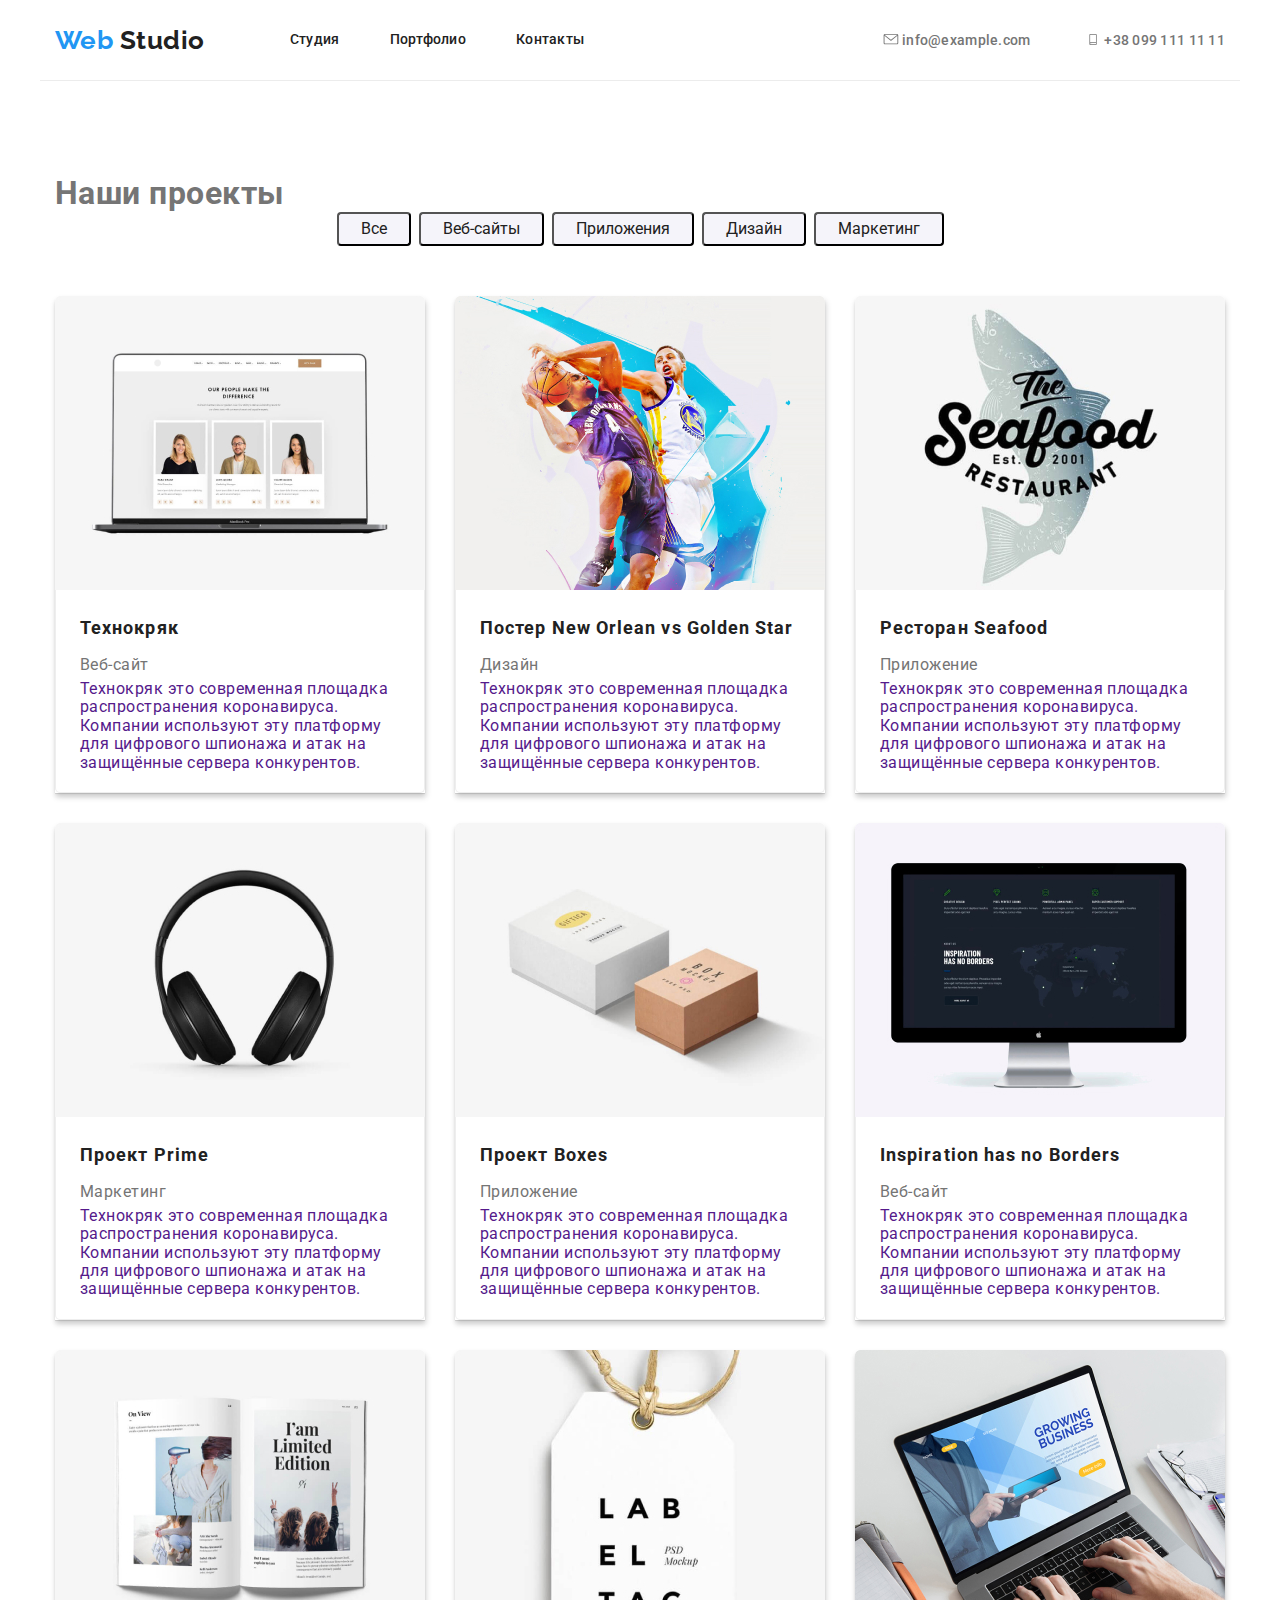
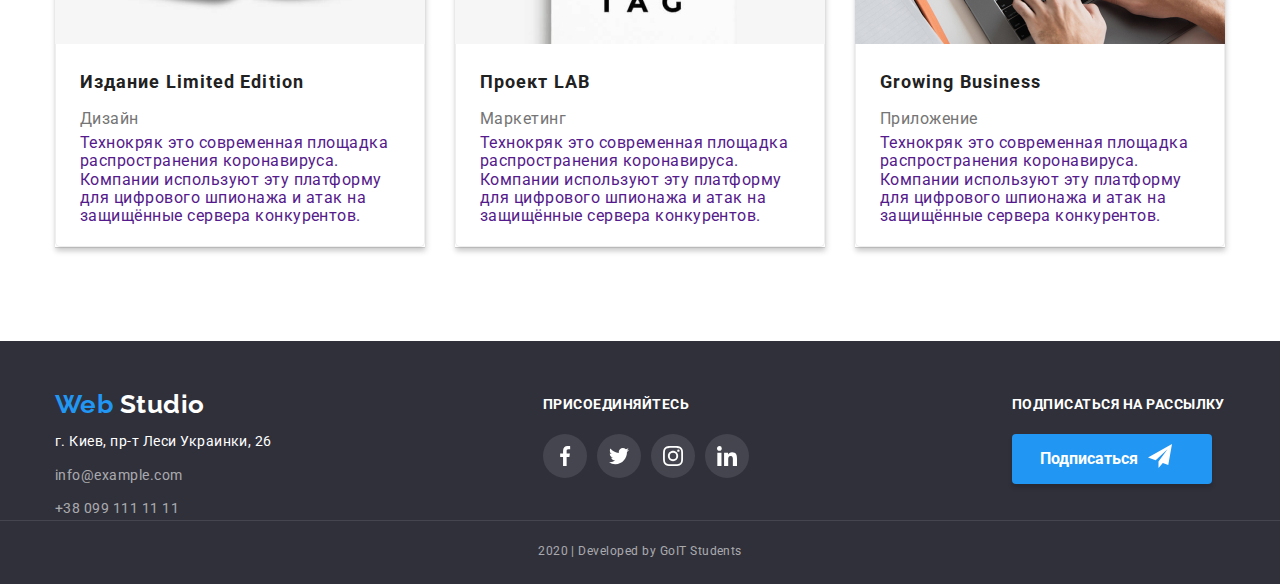
==== portfolio.html @ 1edef526 "position start" ====
<head>
  <meta charset="UTF-8" />
  <title>Портфолио</title>
  <link
    href="https://fonts.googleapis.com/css2?family=Raleway:wght@700&family=Roboto:wght@400;500;700;900&display=swap"
    rel="stylesheet"
  />
  <link
    rel="stylesheet"
    href="https://cdnjs.cloudflare.com/ajax/libs/modern-normalize/0.6.0/modern-normalize.min.css"
  />
  <link rel="stylesheet" href="./css/styles.css" />
</head>
<body>
  <header>
    <div class="container header-container">
      <a href="./index.html" class="logo"
        >Web <span class="part">Studio</span></a
      >
      <nav>
        <ul class="site-nav">
          <li class="item"><a href="./index.html" class="link">Студия</a></li>
          <li class="item">
            <a href="" class="link">Портфолио</a>
          </li>
          <li class="item"><a href="" class="link">Контакты</a></li>
        </ul>
      </nav>

      <div class="address">
        <a href="info@example.com" class="link">
          <svg class="link-icon" width="16px" height="11px">
            <use href="./img/a1.svg#icon-envelope"></use>
          </svg>
          info@example.com</a
        >
        <a href="+380991111111" class="link">
          <svg class="link-icon" width="10px" height="15px">
            <use href="./img/a1.svg#icon-smartphone"></use>
          </svg>
          +38 099 111 11 11</a
        >
      </div>
    </div>
  </header>
  <main>
    <!--Наши работы-->
    <section class="section">
      <div class="container">
        <h1 class="title-portfolio">Наши проекты</h1>
        <ul class="filters">
          <li class="item">
            <button type="button" class="button">Все</button>
          </li>
          <li class="item">
            <button type="button" class="button">Веб-сайты</button>
          </li>
          <li class="item">
            <button type="button" class="button">Приложения</button>
          </li>
          <li class="item">
            <button type="button" class="button">Дизайн</button>
          </li>
          <li class="item">
            <button type="button" class="button">Маркетинг</button>
          </li>
        </ul>
        <ul class="works-list">
          <li class="item">
            <a href="">
              <img src="./img/1.jpg" alt="Ноутбук" width="370" />
              <div class="card-content">
                <h2 class="title">Технокряк</h2>
                <p class="filter-text">Веб-сайт</p>
                <p class="text-about">
                  Технокряк это современная площадка распространения
                  коронавируса. Компании используют эту платформу для цифрового
                  шпионажа и атак на защищённые сервера конкурентов.
                </p>
              </div>
            </a>
          </li>
          <li class="item">
            <a href="">
              <img src="./img/2.jpg" alt="Два баскетболиста" width="370" />
              <div class="card-content">
                <h2 class="title">Постер New Orlean vs Golden Star</h2>
                <p class="filter-text">Дизайн</p>
                <p class="text-about">
                  Технокряк это современная площадка распространения
                  коронавируса. Компании используют эту платформу для цифрового
                  шпионажа и атак на защищённые сервера конкурентов.
                </p>
              </div>
            </a>
          </li>
          <li class="item">
            <a href="">
              <img
                src="./img/3.jpg"
                alt="Логотип ресторана Seafood"
                width="370"
              />
              <div class="card-content">
                <h2 class="title">Ресторан Seafood</h2>
                <p class="filter-text">Приложение</p>
                <p class="text-about">
                  Технокряк это современная площадка распространения
                  коронавируса. Компании используют эту платформу для цифрового
                  шпионажа и атак на защищённые сервера конкурентов.
                </p>
              </div>
            </a>
          </li>
          <li class="item">
            <a href="">
              <img src="./img/4.jpg" alt="Наушники" width="370" />
              <div class="card-content">
                <h2 class="title">Проект Prime</h2>
                <p class="filter-text">Маркетинг</p>
                <p class="text-about">
                  Технокряк это современная площадка распространения
                  коронавируса. Компании используют эту платформу для цифрового
                  шпионажа и атак на защищённые сервера конкурентов.
                </p>
              </div>
            </a>
          </li>
          <li class="item">
            <a href="">
              <img src="./img/5.jpg" alt="Коробки" width="370" />
              <div class="card-content">
                <h2 class="title">Проект Boxes</h2>
                <p class="filter-text">Приложение</p>
                <p class="text-about">
                  Технокряк это современная площадка распространения
                  коронавируса. Компании используют эту платформу для цифрового
                  шпионажа и атак на защищённые сервера конкурентов.
                </p>
              </div>
            </a>
          </li>
          <li class="item">
            <a href="">
              <img src="./img/6.jpg" alt="Монитор" width="370" />
              <div class="card-content">
                <h2 class="title">Inspiration has no Borders</h2>
                <p class="filter-text">Веб-сайт</p>
                <p class="text-about">
                  Технокряк это современная площадка распространения
                  коронавируса. Компании используют эту платформу для цифрового
                  шпионажа и атак на защищённые сервера конкурентов.
                </p>
              </div>
            </a>
          </li>
          <li class="item">
            <a href="">
              <img src="./img/7.jpg" alt="Журнал" width="370" />
              <div class="card-content">
                <h2 class="title">Издание Limited Edition</h2>
                <p class="filter-text">Дизайн</p>
                <p class="text-about">
                  Технокряк это современная площадка распространения
                  коронавируса. Компании используют эту платформу для цифрового
                  шпионажа и атак на защищённые сервера конкурентов.
                </p>
              </div>
            </a>
          </li>
          <li class="item">
            <a href="">
              <img src="./img/8.jpg" alt="Бирка" width="370" />
              <div class="card-content">
                <h2 class="title">Проект LAB</h2>
                <p class="filter-text">Маркетинг</p>
                <p class="text-about">
                  Технокряк это современная площадка распространения
                  коронавируса. Компании используют эту платформу для цифрового
                  шпионажа и атак на защищённые сервера конкурентов.
                </p>
              </div></a
            >
          </li>
          <li class="item">
            <a href="">
              <img src="./img/9.jpg" alt="Ноутбук" width="370" />
              <div class="card-content">
                <h2 class="title">Growing Business</h2>
                <p class="filter-text">Приложение</p>
                <p class="text-about">
                  Технокряк это современная площадка распространения
                  коронавируса. Компании используют эту платформу для цифрового
                  шпионажа и атак на защищённые сервера конкурентов.
                </p>
              </div>
            </a>
          </li>
        </ul>
      </div>
    </section>
  </main>

  <footer>
    <div class="container footer-container">
      <div class="footer-contacts">
        <a href="./index.html" class="logo"
          >Web <span class="part-footer">Studio</span></a
        >
        <address class="footer-address">
          <a class="location">г. Киев, пр-т Леси Украинки, 26</a>
          <a href="info@example.com" class="link link-mail">info@example.com</a>
          <a href="+380991111111" class="link">+38 099 111 11 11</a>
        </address>
      </div>
      <div class="join-us">
        <b class="title">присоединяйтесь</b>
        <ul class="cosials-item">
          <li>
            <a href="" aria-label="Ссылка на Facebook" class="cosials">
              <svg class="cosials-icon" width="20px" height="20px">
                <use href="./img/a1.svg#icon-facebook"></use>
              </svg>
            </a>
          </li>
          <li>
            <a href="" aria-label="Ссылка на Twitter" class="cosials"
              ><svg class="cosials-icon" width="20px" height="20px">
                <use href="./img/a1.svg#icon-twitter"></use></svg
            ></a>
          </li>
          <li>
            <a href="" aria-label="Ссылка на Instagram" class="cosials"
              ><svg class="cosials-icon" width="20px" height="20px">
                <use href="./img/a1.svg#icon-instagram"></use></svg
            ></a>
          </li>
          <li>
            <a href="" aria-label="Ссылка на LinkedIn" class="cosials"
              ><svg class="cosials-icon" width="20px" height="20px">
                <use href="./img/a1.svg#icon-linkedin"></use></svg
            ></a>
          </li>
        </ul>
      </div>
      <div class="newsletter">
        <b class="title"> подписаться на рассылку</b>
        <button class="footer-button">
          <span class="subscribe">Подписаться</span>
          <svg>
            <use href="./img/a1.svg#icon-icon" width="24px" height="24px"></use>
          </svg>
        </button>
      </div>
    </div>
    <p class="copyright">2020 | Developed by GoIT Students</p>
  </footer>
</body>
---- css/styles.css ----
:root {
  --primary-text-color: #757575;
  --title-text-color: #212121;
  --title-text-color-second: #ffffff;
  --accent-color: #2196f3;
  --footer-address-color: rgba(255, 255, 255, 0.6);
  --background-second: #f5f4fa;
}
body {
  background: #ffffff;
  color: var(--primary-text-color);
  font-family: Roboto;
  letter-spacing: 0.03em;
}
ul {
  list-style: none;
  padding: 0;
  margin: 0;
}
a {
  text-decoration: none;
}
img {
  display: block;
  max-width: 100%;
  height: auto;
}
.section {
  padding-top: 94px;
  padding-bottom: 94px;
}
.container {
  width: 1200px;
  padding-left: 15px;
  padding-right: 15px;
  margin-left: auto;
  margin-right: auto;
}
.section-title {
  color: var(--title-text-color);
  font-weight: 700;
  font-size: 36px;
  line-height: 1.17;
  text-align: center;
  margin-top: 0;
  margin-bottom: 50px;
}
/*Header*/
.header-container {
  display: flex;
  align-items: center;
  border-bottom: 1px solid #ececec;
}
.logo {
  display: block;
  margin-right: 85px;
  color: var(--accent-color);
  font-family: Raleway;
  font-weight: 700;
  font-size: 26px;
  line-height: 1.19;
  text-decoration: none;
}
.part {
  color: var(--title-text-color);
}
.site-nav {
  display: flex;
}
.site-nav .item + .item {
  margin-left: 50px;
}
.site-nav .link {
  display: block;
  color: var(--title-text-color);
  font-weight: 500;
  font-size: 14px;
  line-height: 1.14;
  letter-spacing: 0.02em;
  padding-top: 32px;
  padding-bottom: 32px;
}
.site-nav .link:hover,
.site-nav .link:focus {
  color: var(--accent-color);
}
.address {
  margin-left: auto;
}
.address .link {
  color: var(--primary-text-color);
  font-weight: 500;
  font-size: 14px;
  line-height: 1.14;
  letter-spacing: 0.02em;
}
.address .link:hover,
.address .link:focus {
  color: var(--accent-color);
}

.address .link:not(:last-child) {
  margin-right: 50px;
}
.address .link-icon {
  width: 16px;
  height: 11px;
  fill: var(--primary-text-color);
}
.address .link-icon:hover {
  fill: var(--accent-color);
}
/*Hero*/
.hero {
  max-width: 1600px;
  height: 600px;
  margin-left: auto;
  margin-right: auto;
  background-image: linear-gradient(
      to right,
      rgba(47, 48, 58, 0.8),
      rgba(47, 48, 58, 0.8)
    ),
    url(../img/header.jpg);

  background-size: cover;
  background-position: center;
  background-repeat: no-repeat;
  text-align: center;
}
.hero .hero-title {
  padding-top: 200px;
  margin-top: 0;
  margin-bottom: 30px;
  color: var(--title-text-color-second);
  font-weight: 900;
  font-size: 44px;
  line-height: 1.36;
  letter-spacing: 0.06em;
  text-transform: uppercase;
}
.hero .hero-link {
  display: inline-block;
  color: var(--title-text-color-second);
  font-weight: 700;
  font-size: 16px;
  line-height: 1.87;
  letter-spacing: 0.06em;
  background: var(--accent-color);
  border-radius: 4px;
  padding: 10px 32px;
}

/*Features*/
.feature-list {
  display: flex;
  margin: -15px;
}
.feature-list .item {
  width: 270px;
  margin: 15px;
}
/*.feature-list .item::before {
  display: block;
  content: "";
  height: 120px;
  background-color: var(--background-second);
  background-position: center;
  background-repeat: no-repeat;
}
.feature-list .item:nth-child(1)::before {
  background-image: url(../img/antenna1.svg);
}
.feature-list .item:nth-child(2)::before {
  background-image: url(../img/clock1.svg);
}
.feature-list .item:nth-child(3)::before {
  background-image: url(../img/diagram1.svg);
}
.feature-list .item:nth-child(4)::before {
  background-image: url(../img/astronaut1.svg);
}*/

.features-icon {
  background-color: #f5f4fa;
  width: 270px;
  height: 120px;
  padding: 25px 100px;
}

.feature-list .title {
  margin-top: 30px;
  margin-bottom: 10px;
  text-transform: uppercase;
  color: var(--title-text-color);
  font-weight: 700;
  font-size: 14px;
  line-height: 1.14;
}
.feature-list .text {
  margin: 0;
  font-weight: 400;
  font-size: 14px;
  line-height: 1.71;
}
/*Products*/
.product-list {
  display: flex;
  margin: -15px;
}
.product-list .item {
  width: 370px;
  margin: 15px;
}
.product-list .title {
  margin: 0;
  border-radius: 0px 0px 4px 4px;
  text-align: center;
  padding: 27px 87px;
  color: var(--title-text-color-second);
  font-weight: 700;
  font-size: 14px;
  line-height: 1.14;
  background: rgba(47, 48, 58, 0.8);
}
/*Team*/
.team-section {
  background: #f5f4fa;
}
.team-list {
  display: flex;
  margin: -15px;
  text-align: center;
}
.team-list .item {
  width: 270px;
  margin: 15px;
  background-color: #ffffff;
  box-shadow: 0px 2px 1px rgba(0, 0, 0, 0.2), 0px 1px 1px rgba(0, 0, 0, 0.14),
    0px 1px 3px rgba(0, 0, 0, 0.12);
  border-radius: 4px;
}
.team-list .foto {
  margin-bottom: 30px;
}
.team-list .title {
  margin-top: 0px;
  margin-bottom: 10px;
  color: var(--title-text-color);
  font-weight: 500;
  font-size: 16px;
  line-height: 1.19;
}
.team-list .text {
  margin-top: 0;
  margin-bottom: 16;
  font-weight: 400;
  font-size: 16px;
  line-height: 1.19;
}
/*.social-network {
  display: flex;
  justify-content: space-around;
}
.socials {
  display: inline-block;
  width: 44px;
  height: 44px;
  <circle r="260"/>
}
.socials-item {
  fill: #afb1b8;
  background-color: #ffffff;
  border-radius: 50%;
}

.socials-item:hover,
.socials-item:focus {
  fill: #ffffff;
  background-color: var(--accent-color);
}*/
.social-network {
  display: flex;
  justify-content: center;
  margin-bottom: 24px;
}
.socials-link {
  display: flex;
  justify-content: center;
  align-items: center;
  margin-right: 10px;
  width: 44px;
  height: 44px;
  background-color: #ffffff;
  fill: #afb1b8;
  border-radius: 50%;
}
.socials-link:hover {
  background-color: var(--accent-color);
  fill: #ffffff;
}
/*Clients*/
.clients-list {
  display: flex;
  margin: -15px;
}
.clients-list .item {
  display: flex;
  justify-content: center;
  align-items: center;
  width: 170px;
  height: 90px;
  border: 1px solid #afb1b8;
  box-sizing: border-box;
  border-radius: 4px;
  margin: 15px;
}
.clients-list .item:hover,
.clients-list .item:focus {
  border: 1px solid var(--accent-color);
}
.clients-logo {
  fill: #afb1b8;
}
.clients-logo:hover,
.clients-logo:focus {
  fill: var(--accent-color);
}
/*Footer*/
footer {
  background: #2f303a;
}
.footer-container {
  display: flex;
  align-items: flex-start;
  justify-content: space-between;
}
.footer-contacts {
  display: flex;
  flex-direction: column;
  padding-top: 48px;
  align-items: baseline;
}
.footer-contacts > .logo {
  margin-bottom: 10px;
}
.footer-contacts .part-footer {
  color: var(--title-text-color-second);
}
.footer-address .location {
  margin-bottom: 9px;
  display: block;
  color: var(--title-text-color-second);
  font-weight: 400;
  font-size: 14px;
  line-height: 1.71;
  font-style: normal;
}
.footer-address .link {
  display: block;
  color: var(--footer-address-color);
  font-weight: 400;
  font-size: 14px;
  line-height: 24px;
  font-style: normal;
}
.footer-address .link-mail {
  margin-bottom: 9px;
}
.join-us {
  margin-top: 56px;
}
.newsletter {
  margin-top: 56px;
}
.join-us .title {
  display: block;
  margin-bottom: 21px;
  text-transform: uppercase;
  color: var(--title-text-color-second);
  font-weight: bold;
  font-size: 14px;
  line-height: 1.14;
}
.cosials-item {
  display: flex;
}
.cosials {
  display: flex;
  justify-content: center;
  align-items: center;
  margin-right: 10px;
  width: 44px;
  height: 44px;
  border-radius: 50%;
  background: rgba(255, 255, 255, 0.1);
}

.cosials:hover {
  background-color: var(--accent-color);
}
.cosials-icon {
  fill: #ffffff;
}
.newsletter {
  display: flex;
  flex-direction: column;
}
.footer-button {
  display: flex;
  padding: 10px 28px;
  width: 200px;
  height: 50px;
  font-weight: bold;
  font-size: 16px;
  line-height: 1.88;
  background: #2196f3;
  color: var(--title-text-color-second);
  box-shadow: 0px 4px 4px rgba(0, 0, 0, 0.15);
  border: none;
  border-radius: 4px;
}
.subscribe {
  margin-right: 10px;
}
.newsletter .title {
  margin-bottom: 21px;
  text-transform: uppercase;
  color: var(--title-text-color-second);
  font-weight: bold;
  font-size: 14px;
  line-height: 1.14;
}
.copyright {
  padding-top: 18px;
  padding-bottom: 21px;
  margin: 0;
  border-top: 1px solid rgba(255, 255, 255, 0.1);
  color: var(--footer-address-color);
  font-weight: 400;
  font-size: 12px;
  line-height: 2;
  text-align: center;
}
/*Projects*/
.container .title-portfolio {
  margin: 0;
}
.filters {
  display: flex;
  margin-bottom: 50px;
  justify-content: center;
}
.filters .item:not(:last-child) {
  margin-right: 8px;
}
.filters .button {
  border-radius: 4px;
  padding: 6px 22px;
  color: var(--title-text-color);
  background: var(--background-second);
}

.filters .button:hover,
.filters .button:focus {
  color: var(--title-text-color-second);
  background: var(--accent-color);
}

.works-list {
  display: flex;
  flex-wrap: wrap;
  margin: -15px;
}
.works-list .item {
  width: 370px;
  margin: 15px;
  border-top-left-radius: 5px;
  border-top-right-radius: 5px;
  overflow: hidden;
  box-shadow: 1px 4px 6px rgba(0, 0, 0, 0.16), 0px 4px 4px rgba(0, 0, 0, 0.06),
    0px 1px 1px rgba(0, 0, 0, 0.12);
}
.works-list .title {
  margin-top: 0;
  margin-bottom: 4px;
  color: var(--title-text-color);
  font-weight: 700;
  font-size: 18px;
  line-height: 2;
  letter-spacing: 0.06em;
}
.works-list .filter-text {
  margin: 0;
  color: var(--primary-text-color);
  font-weight: 400;
  font-size: 16px;
  line-height: 1.87;
}
.works-list .text-about {
  margin: 0;
}
.card-content {
  padding: 20px 24px;
  border: solid #eeeeee;
  border-top-width: 0;
  border-right-width: 1px;
  border-left-width: 1px;
  border-bottom-width: 1px;
  border-bottom-right-radius: 5px;
  border-bottom-left-radius: 5px;
}
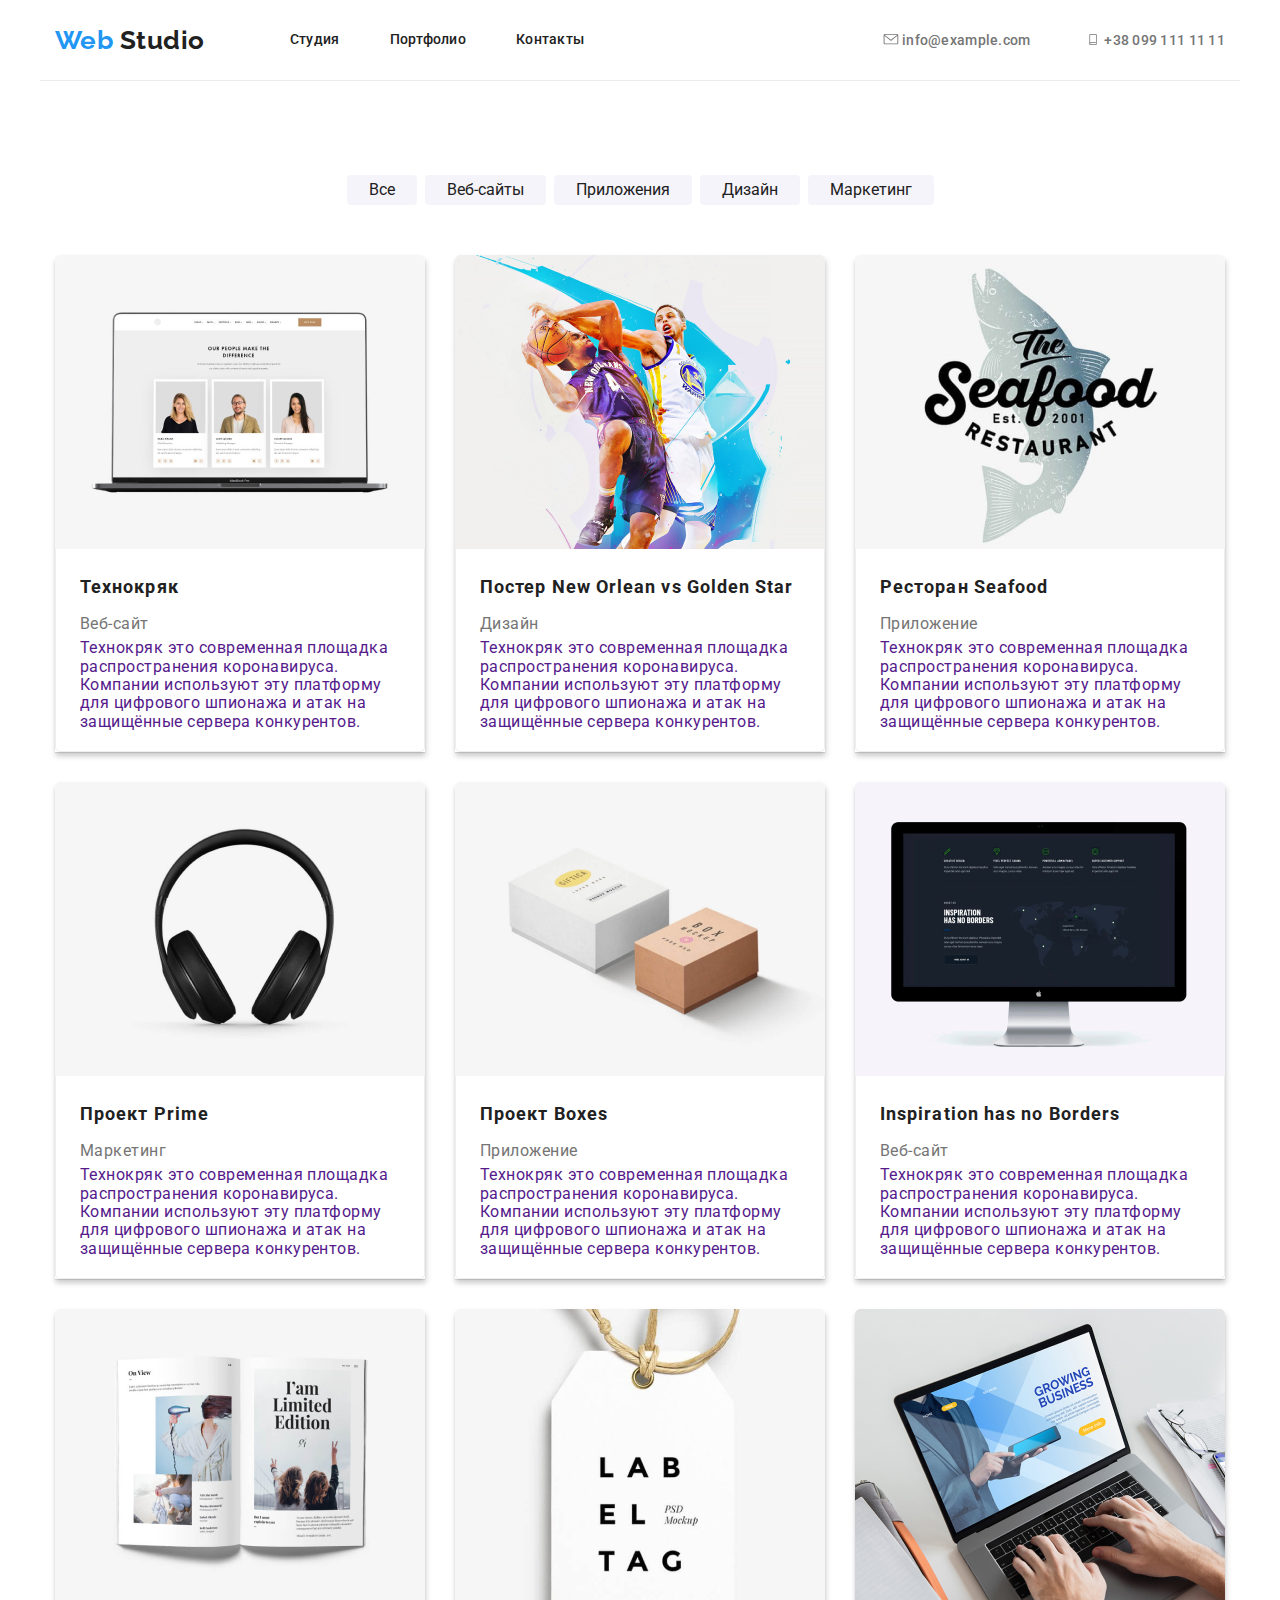
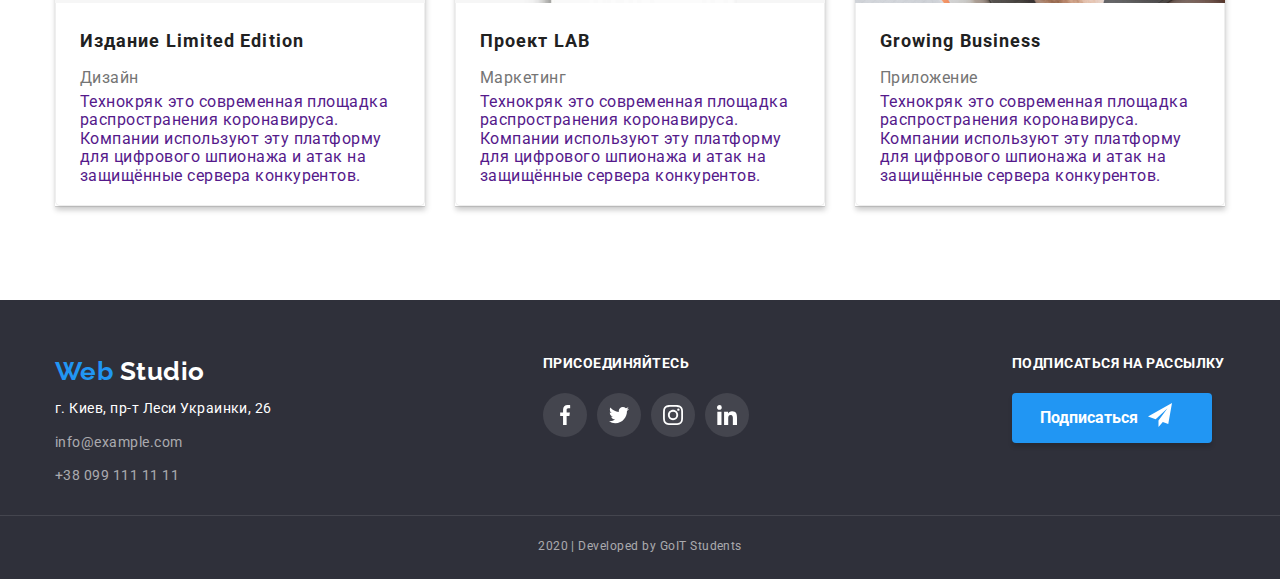
==== commit 47ce4df9: "ps4" ====
--- a/portfolio.html
+++ b/portfolio.html
@@ -47,7 +47,7 @@
     <!--Наши работы-->
     <section class="section">
       <div class="container">
-        <h1 class="title-portfolio">Наши проекты</h1>
+        <h1 class="title-portfolio visually-hidden">Наши проекты</h1>
         <ul class="filters">
           <li class="item">
             <button type="button" class="button">Все</button>
--- a/css/styles.css
+++ b/css/styles.css
@@ -24,6 +24,16 @@
   display: block;
   max-width: 100%;
   height: auto;
+}
+.visually-hidden {
+  position: absolute;
+  width: 1px;
+  height: 1px;
+  margin: -1px;
+  padding: 0;
+  overflow: hidden;
+  border: 0;
+  clip: rect(0 0 0 0);
 }
 .section {
   padding-top: 94px;
@@ -156,6 +166,7 @@
   display: flex;
   margin: -15px;
 }
+
 .feature-list .item {
   width: 270px;
   margin: 15px;
@@ -209,18 +220,25 @@
   margin: -15px;
 }
 .product-list .item {
+  position: relative;
   width: 370px;
   margin: 15px;
 }
 .product-list .title {
+  position: absolute;
+  bottom: 0;
+  right: 0;
+  left: 0;
   margin: 0;
   border-radius: 0px 0px 4px 4px;
   text-align: center;
-  padding: 27px 87px;
+  padding-top: 27px;
+  padding-bottom: 27px;
   color: var(--title-text-color-second);
   font-weight: 700;
   font-size: 14px;
   line-height: 1.14;
+  text-transform: uppercase;
   background: rgba(47, 48, 58, 0.8);
 }
 /*Team*/
@@ -329,6 +347,7 @@
 /*Footer*/
 footer {
   background: #2f303a;
+  padding-top: 56px;
 }
 .footer-container {
   display: flex;
@@ -338,8 +357,8 @@
 .footer-contacts {
   display: flex;
   flex-direction: column;
-  padding-top: 48px;
   align-items: baseline;
+  padding-bottom: 28px;
 }
 .footer-contacts > .logo {
   margin-bottom: 10px;
@@ -367,12 +386,7 @@
 .footer-address .link-mail {
   margin-bottom: 9px;
 }
-.join-us {
-  margin-top: 56px;
-}
-.newsletter {
-  margin-top: 56px;
-}
+
 .join-us .title {
   display: block;
   margin-bottom: 21px;
@@ -446,6 +460,7 @@
 .container .title-portfolio {
   margin: 0;
 }
+
 .filters {
   display: flex;
   margin-bottom: 50px;
@@ -455,6 +470,7 @@
   margin-right: 8px;
 }
 .filters .button {
+  border: none;
   border-radius: 4px;
   padding: 6px 22px;
   color: var(--title-text-color);
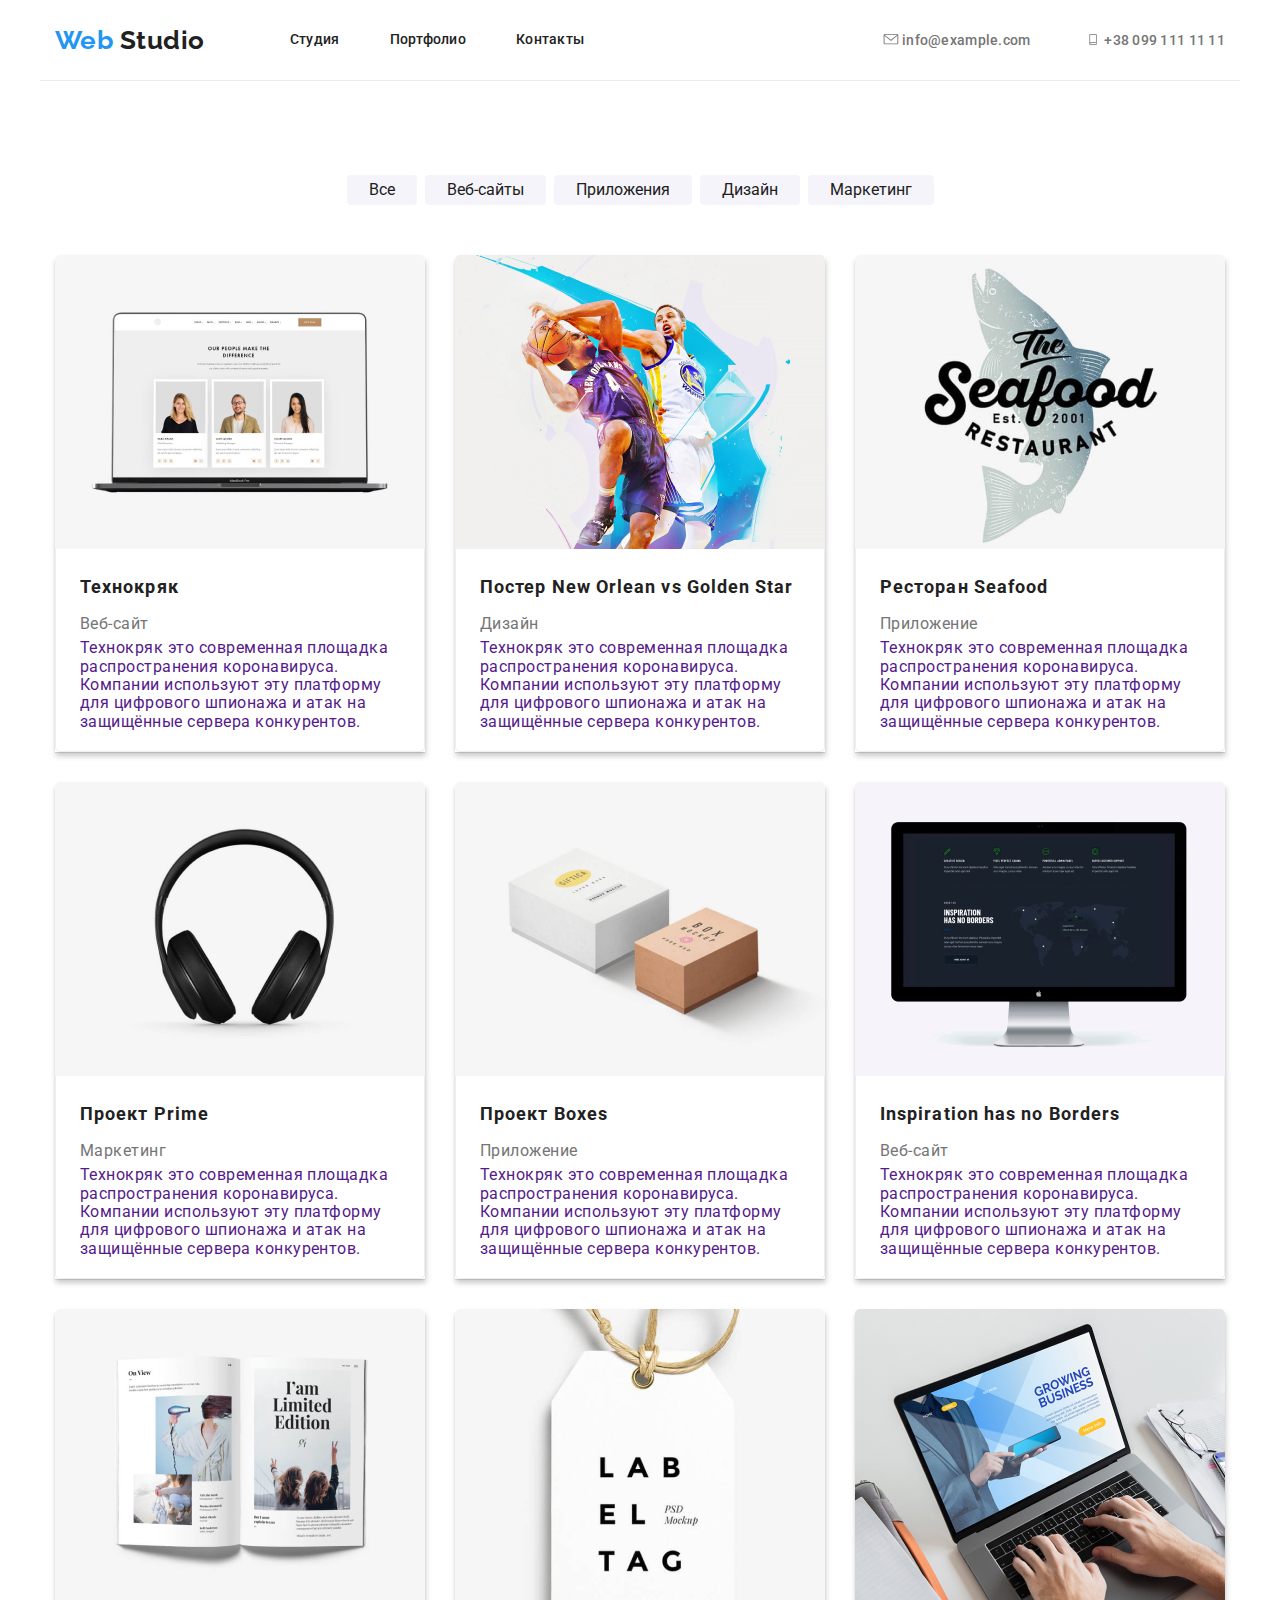
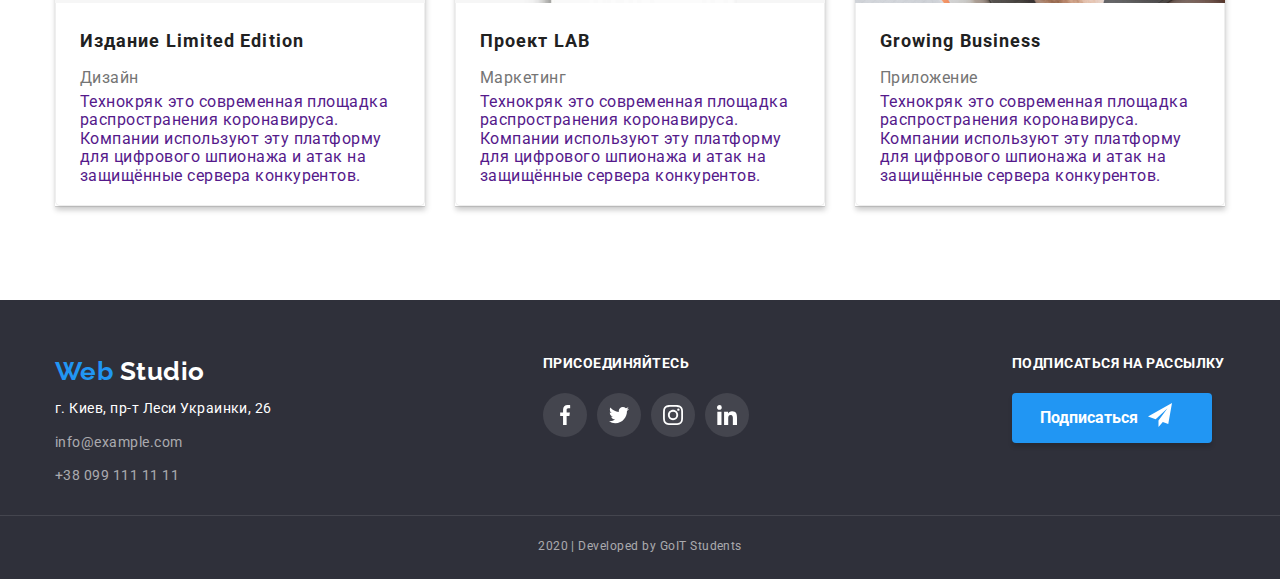
==== commit 22d20624: "ps3" ====
--- a/portfolio.html
+++ b/portfolio.html
@@ -21,7 +21,7 @@
         <ul class="site-nav">
           <li class="item"><a href="./index.html" class="link">Студия</a></li>
           <li class="item">
-            <a href="" class="link">Портфолио</a>
+            <a href="" class="link portfolio-link">Портфолио</a>
           </li>
           <li class="item"><a href="" class="link">Контакты</a></li>
         </ul>
@@ -65,18 +65,24 @@
             <button type="button" class="button">Маркетинг</button>
           </li>
         </ul>
+      
         <ul class="works-list">
-          <li class="item">
-            <a href="">
+          <li class="item ">
+            <div class="card">
+              <div class="card-img">
+            <a class="" href="">
               <img src="./img/1.jpg" alt="Ноутбук" width="370" />
+            </div>
               <div class="card-content">
                 <h2 class="title">Технокряк</h2>
                 <p class="filter-text">Веб-сайт</p>
-                <p class="text-about">
-                  Технокряк это современная площадка распространения
-                  коронавируса. Компании используют эту платформу для цифрового
-                  шпионажа и атак на защищённые сервера конкурентов.
-                </p>
+              
+                <p class="text-about">
+                  Технокряк это современная площадка распространения
+                  коронавируса. Компании используют эту платформу для цифрового
+                  шпионажа и атак на защищённые сервера конкурентов.
+                </p>
+                </div>
               </div>
             </a>
           </li>
@@ -198,7 +204,7 @@
           </li>
         </ul>
       </div>
-    </section>
+    </section>    
   </main>
 
   <footer>
--- a/css/styles.css
+++ b/css/styles.css
@@ -5,6 +5,7 @@
   --accent-color: #2196f3;
   --footer-address-color: rgba(255, 255, 255, 0.6);
   --background-second: #f5f4fa;
+  --timing-function: cubic-bezier(0.4, 0, 0.2, 1);
 }
 body {
   background: #ffffff;
@@ -82,6 +83,7 @@
 }
 .site-nav .link {
   display: block;
+  position: relative;
   color: var(--title-text-color);
   font-weight: 500;
   font-size: 14px;
@@ -94,6 +96,40 @@
 .site-nav .link:focus {
   color: var(--accent-color);
 }
+.site-nav .studio-link::after {
+  content: "";
+  position: absolute;
+  left: 0;
+  bottom: 0;
+  display: block;
+  width: 100%;
+  height: 4px;
+  border-radius: 2px;
+  background-color: var(--accent-color);
+  opacity: 0;
+  transition: opacity 250ms cubic-bezier(0.4, 0, 0.2, 1);
+}
+.site-nav .studio-link:hover::after,
+.site-nav .studio-link:focus::after {
+  opacity: 1;
+}
+.site-nav .portfolio-link::after {
+  content: "";
+  position: absolute;
+  left: 0;
+  bottom: 0;
+  display: block;
+  width: 100%;
+  height: 4px;
+  border-radius: 2px;
+  background-color: var(--accent-color);
+  opacity: 0;
+  transition: opacity 250ms cubic-bezier(0.4, 0, 0.2, 1);
+}
+.site-nav .portfolio-link:hover::after,
+.site-nav .portfolio-link:focus::after {
+  opacity: 1;
+}
 .address {
   margin-left: auto;
 }
@@ -103,6 +139,7 @@
   font-size: 14px;
   line-height: 1.14;
   letter-spacing: 0.02em;
+  transition: color 250ms cubic-bezier(0.4, 0, 0.2, 1);
 }
 .address .link:hover,
 .address .link:focus {
@@ -116,8 +153,10 @@
   width: 16px;
   height: 11px;
   fill: var(--primary-text-color);
-}
-.address .link-icon:hover {
+  transition: color 250ms cubic-bezier(0.4, 0, 0.2, 1);
+}
+.address .link-icon:hover,
+.address .link-icon:focus {
   fill: var(--accent-color);
 }
 /*Hero*/
@@ -312,8 +351,10 @@
   background-color: #ffffff;
   fill: #afb1b8;
   border-radius: 50%;
-}
-.socials-link:hover {
+  transition: background-color 250ms cubic-bezier(0.4, 0, 0.2, 1);
+}
+.socials-link:hover,
+.socials-link:focus {
   background-color: var(--accent-color);
   fill: #ffffff;
 }
@@ -332,6 +373,7 @@
   box-sizing: border-box;
   border-radius: 4px;
   margin: 15px;
+  transition: color 250ms cubic-bezier(0.4, 0, 0.2, 1);
 }
 .clients-list .item:hover,
 .clients-list .item:focus {
@@ -339,11 +381,13 @@
 }
 .clients-logo {
   fill: #afb1b8;
+  transition: fill 250ms cubic-bezier(0.4, 0, 0.2, 1);
 }
 .clients-logo:hover,
 .clients-logo:focus {
   fill: var(--accent-color);
 }
+
 /*Footer*/
 footer {
   background: #2f303a;
@@ -408,9 +452,11 @@
   height: 44px;
   border-radius: 50%;
   background: rgba(255, 255, 255, 0.1);
-}
-
-.cosials:hover {
+  transition: background-color 250ms cubic-bezier(0.4, 0, 0.2, 1);
+}
+
+.cosials:hover,
+.cosials:focus {
   background-color: var(--accent-color);
 }
 .cosials-icon {
@@ -475,6 +521,7 @@
   padding: 6px 22px;
   color: var(--title-text-color);
   background: var(--background-second);
+  transition: background-color 250ms cubic-bezier(0.4, 0, 0.2, 1);
 }
 
 .filters .button:hover,
@@ -493,10 +540,28 @@
   margin: 15px;
   border-top-left-radius: 5px;
   border-top-right-radius: 5px;
-  overflow: hidden;
   box-shadow: 1px 4px 6px rgba(0, 0, 0, 0.16), 0px 4px 4px rgba(0, 0, 0, 0.06),
     0px 1px 1px rgba(0, 0, 0, 0.12);
 }
+/*
+.works-list .card-img {
+  position: relative;
+  overflow: hidden;
+}
+.works-list .card-img::before {
+  position: absolute;
+  content: "";
+  width: 100%;
+  height: 100%;
+  background-color: rgba(33, 150, 243, 0.9);
+  transform: translateY(100%);
+  transition: transform 250ms cubic-bezier(0.4, 0, 0.2, 1);
+}
+
+.works-list .card:hover .works-list .card-img::before {
+  transform: translateY(0);
+}*/
+
 .works-list .title {
   margin-top: 0;
   margin-bottom: 4px;
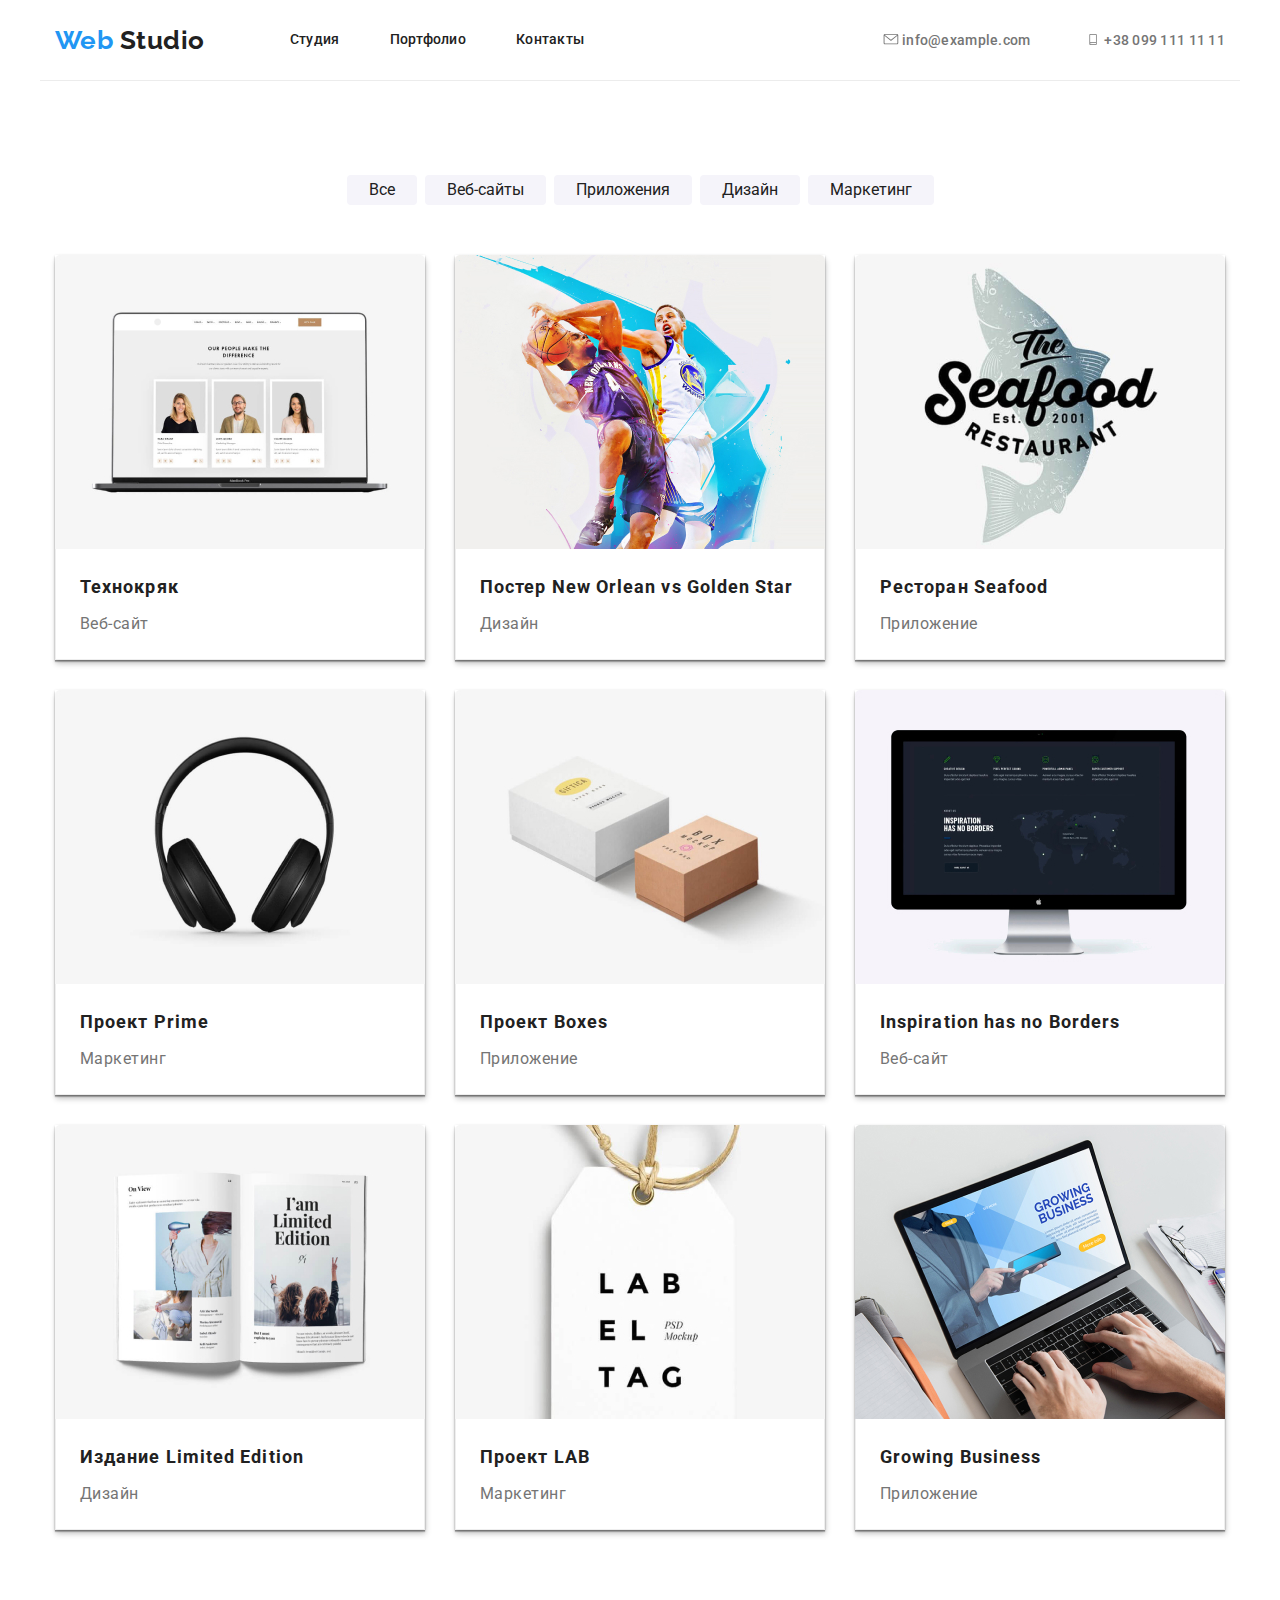
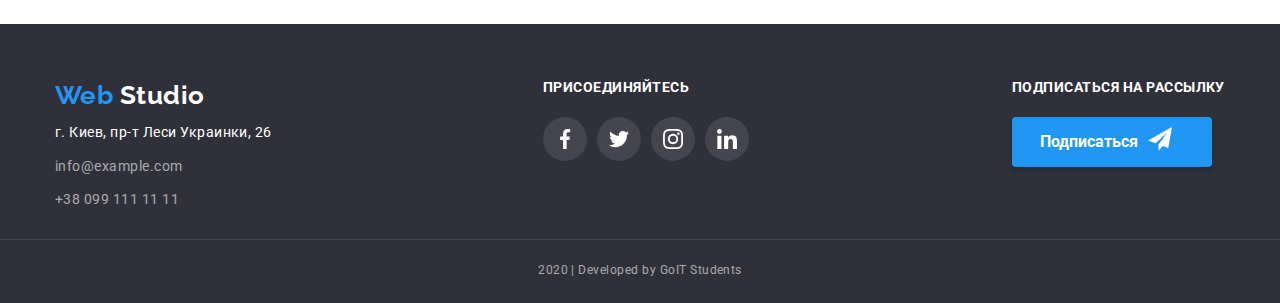
==== commit 73d45989: "ps4" ====
--- a/portfolio.html
+++ b/portfolio.html
@@ -65,146 +65,215 @@
             <button type="button" class="button">Маркетинг</button>
           </li>
         </ul>
-      
+
         <ul class="works-list">
-          <li class="item ">
-            <div class="card">
-              <div class="card-img">
-            <a class="" href="">
-              <img src="./img/1.jpg" alt="Ноутбук" width="370" />
-            </div>
+          <li class="item">
+            <a class="product" href="">
+              <div class="product-thumb">
+                <img src="./img/1.jpg" alt="ноутбук" width="370" />
+
+                <div class="product-overlay">
+                  <div class="product-actions">
+                    <p class="text-about">
+                      Технокряк это современная площадка распространения
+                      коронавируса. Компании используют эту платформу для
+                      цифрового шпионажа и атак на защищённые сервера
+                      конкурентов.
+                    </p>
+                  </div>
+                </div>
+              </div>
+
               <div class="card-content">
                 <h2 class="title">Технокряк</h2>
                 <p class="filter-text">Веб-сайт</p>
-              
-                <p class="text-about">
-                  Технокряк это современная площадка распространения
-                  коронавируса. Компании используют эту платформу для цифрового
-                  шпионажа и атак на защищённые сервера конкурентов.
-                </p>
-                </div>
-              </div>
-            </a>
-          </li>
-          <li class="item">
-            <a href="">
-              <img src="./img/2.jpg" alt="Два баскетболиста" width="370" />
+              </div>
+            </a>
+          </li>
+          <li class="item">
+            <a class="product" href="">
+              <div class="product-thumb">
+                <img src="./img/2.jpg" alt="баскетболисты" width="370" />
+
+                <div class="product-overlay">
+                  <p class="text-about">
+                    Технокряк это современная площадка распространения
+                    коронавируса. Компании используют эту платформу для
+                    цифрового шпионажа и атак на защищённые сервера конкурентов.
+                  </p>
+                </div>
+              </div>
+
               <div class="card-content">
                 <h2 class="title">Постер New Orlean vs Golden Star</h2>
                 <p class="filter-text">Дизайн</p>
-                <p class="text-about">
-                  Технокряк это современная площадка распространения
-                  коронавируса. Компании используют эту платформу для цифрового
-                  шпионажа и атак на защищённые сервера конкурентов.
-                </p>
-              </div>
-            </a>
-          </li>
-          <li class="item">
-            <a href="">
-              <img
-                src="./img/3.jpg"
-                alt="Логотип ресторана Seafood"
-                width="370"
-              />
+              </div>
+            </a>
+          </li>
+          <li class="item">
+            <a class="product" href="">
+              <div class="product-thumb">
+                <img src="./img/3.jpg" alt="логотип ресторана" width="370" />
+
+                <div class="product-overlay">
+                  <div class="product-actions">
+                    <p class="text-about">
+                      Технокряк это современная площадка распространения
+                      коронавируса. Компании используют эту платформу для
+                      цифрового шпионажа и атак на защищённые сервера
+                      конкурентов.
+                    </p>
+                  </div>
+                </div>
+              </div>
+
               <div class="card-content">
                 <h2 class="title">Ресторан Seafood</h2>
                 <p class="filter-text">Приложение</p>
-                <p class="text-about">
-                  Технокряк это современная площадка распространения
-                  коронавируса. Компании используют эту платформу для цифрового
-                  шпионажа и атак на защищённые сервера конкурентов.
-                </p>
-              </div>
-            </a>
-          </li>
-          <li class="item">
-            <a href="">
-              <img src="./img/4.jpg" alt="Наушники" width="370" />
+              </div>
+            </a>
+          </li>
+          <li class="item">
+            <a class="product" href="">
+              <div class="product-thumb">
+                <img src="./img/4.jpg" alt="наушники" width="370" />
+
+                <div class="product-overlay">
+                  <div class="product-actions">
+                    <p class="text-about">
+                      Технокряк это современная площадка распространения
+                      коронавируса. Компании используют эту платформу для
+                      цифрового шпионажа и атак на защищённые сервера
+                      конкурентов.
+                    </p>
+                  </div>
+                </div>
+              </div>
+
               <div class="card-content">
                 <h2 class="title">Проект Prime</h2>
                 <p class="filter-text">Маркетинг</p>
-                <p class="text-about">
-                  Технокряк это современная площадка распространения
-                  коронавируса. Компании используют эту платформу для цифрового
-                  шпионажа и атак на защищённые сервера конкурентов.
-                </p>
-              </div>
-            </a>
-          </li>
-          <li class="item">
-            <a href="">
-              <img src="./img/5.jpg" alt="Коробки" width="370" />
+              </div>
+            </a>
+          </li>
+          <li class="item">
+            <a class="product" href="">
+              <div class="product-thumb">
+                <img src="./img/5.jpg" alt="коробки" width="370" />
+
+                <div class="product-overlay">
+                  <div class="product-actions">
+                    <p class="text-about">
+                      Технокряк это современная площадка распространения
+                      коронавируса. Компании используют эту платформу для
+                      цифрового шпионажа и атак на защищённые сервера
+                      конкурентов.
+                    </p>
+                  </div>
+                </div>
+              </div>
+
               <div class="card-content">
                 <h2 class="title">Проект Boxes</h2>
                 <p class="filter-text">Приложение</p>
-                <p class="text-about">
-                  Технокряк это современная площадка распространения
-                  коронавируса. Компании используют эту платформу для цифрового
-                  шпионажа и атак на защищённые сервера конкурентов.
-                </p>
-              </div>
-            </a>
-          </li>
-          <li class="item">
-            <a href="">
-              <img src="./img/6.jpg" alt="Монитор" width="370" />
+              </div>
+            </a>
+          </li>
+          <li class="item">
+            <a class="product" href="">
+              <div class="product-thumb">
+                <img src="./img/6.jpg" alt="монитор" width="370" />
+
+                <div class="product-overlay">
+                  <div class="product-actions">
+                    <p class="text-about">
+                      Технокряк это современная площадка распространения
+                      коронавируса. Компании используют эту платформу для
+                      цифрового шпионажа и атак на защищённые сервера
+                      конкурентов.
+                    </p>
+                  </div>
+                </div>
+              </div>
+
               <div class="card-content">
                 <h2 class="title">Inspiration has no Borders</h2>
                 <p class="filter-text">Веб-сайт</p>
-                <p class="text-about">
-                  Технокряк это современная площадка распространения
-                  коронавируса. Компании используют эту платформу для цифрового
-                  шпионажа и атак на защищённые сервера конкурентов.
-                </p>
-              </div>
-            </a>
-          </li>
-          <li class="item">
-            <a href="">
-              <img src="./img/7.jpg" alt="Журнал" width="370" />
+              </div>
+            </a>
+          </li>
+          <li class="item">
+            <a class="product" href="">
+              <div class="product-thumb">
+                <img src="./img/7.jpg" alt="журнал" width="370" />
+
+                <div class="product-overlay">
+                  <div class="product-actions">
+                    <p class="text-about">
+                      Технокряк это современная площадка распространения
+                      коронавируса. Компании используют эту платформу для
+                      цифрового шпионажа и атак на защищённые сервера
+                      конкурентов.
+                    </p>
+                  </div>
+                </div>
+              </div>
+
               <div class="card-content">
                 <h2 class="title">Издание Limited Edition</h2>
                 <p class="filter-text">Дизайн</p>
-                <p class="text-about">
-                  Технокряк это современная площадка распространения
-                  коронавируса. Компании используют эту платформу для цифрового
-                  шпионажа и атак на защищённые сервера конкурентов.
-                </p>
-              </div>
-            </a>
-          </li>
-          <li class="item">
-            <a href="">
-              <img src="./img/8.jpg" alt="Бирка" width="370" />
+              </div>
+            </a>
+          </li>
+          <li class="item">
+            <a class="product" href="">
+              <div class="product-thumb">
+                <img src="./img/8.jpg" alt="лэйба" width="370" />
+
+                <div class="product-overlay">
+                  <div class="product-actions">
+                    <p class="text-about">
+                      Технокряк это современная площадка распространения
+                      коронавируса. Компании используют эту платформу для
+                      цифрового шпионажа и атак на защищённые сервера
+                      конкурентов.
+                    </p>
+                  </div>
+                </div>
+              </div>
+
               <div class="card-content">
                 <h2 class="title">Проект LAB</h2>
                 <p class="filter-text">Маркетинг</p>
-                <p class="text-about">
-                  Технокряк это современная площадка распространения
-                  коронавируса. Компании используют эту платформу для цифрового
-                  шпионажа и атак на защищённые сервера конкурентов.
-                </p>
-              </div></a
-            >
-          </li>
-          <li class="item">
-            <a href="">
-              <img src="./img/9.jpg" alt="Ноутбук" width="370" />
+              </div>
+            </a>
+          </li>
+          <li class="item">
+            <a class="product" href="">
+              <div class="product-thumb">
+                <img src="./img/9.jpg" alt="ноутбук" width="370" />
+
+                <div class="product-overlay">
+                  <div class="product-actions">
+                    <p class="text-about">
+                      Технокряк это современная площадка распространения
+                      коронавируса. Компании используют эту платформу для
+                      цифрового шпионажа и атак на защищённые сервера
+                      конкурентов.
+                    </p>
+                  </div>
+                </div>
+              </div>
+
               <div class="card-content">
                 <h2 class="title">Growing Business</h2>
                 <p class="filter-text">Приложение</p>
-                <p class="text-about">
-                  Технокряк это современная площадка распространения
-                  коронавируса. Компании используют эту платформу для цифрового
-                  шпионажа и атак на защищённые сервера конкурентов.
-                </p>
               </div>
             </a>
           </li>
         </ul>
       </div>
-    </section>    
+    </section>
   </main>
 
   <footer>
--- a/css/styles.css
+++ b/css/styles.css
@@ -543,26 +543,15 @@
   box-shadow: 1px 4px 6px rgba(0, 0, 0, 0.16), 0px 4px 4px rgba(0, 0, 0, 0.06),
     0px 1px 1px rgba(0, 0, 0, 0.12);
 }
-/*
-.works-list .card-img {
-  position: relative;
-  overflow: hidden;
-}
-.works-list .card-img::before {
-  position: absolute;
-  content: "";
-  width: 100%;
-  height: 100%;
-  background-color: rgba(33, 150, 243, 0.9);
-  transform: translateY(100%);
-  transition: transform 250ms cubic-bezier(0.4, 0, 0.2, 1);
-}
-
-.works-list .card:hover .works-list .card-img::before {
-  transform: translateY(0);
-}*/
-
-.works-list .title {
+.card-content {
+  padding: 20px 24px;
+  border: solid #eeeeee;
+  border-top-width: 0;
+  border-right-width: 1px;
+  border-left-width: 1px;
+  border-bottom-width: 1px;
+}
+.card-content .title {
   margin-top: 0;
   margin-bottom: 4px;
   color: var(--title-text-color);
@@ -571,23 +560,66 @@
   line-height: 2;
   letter-spacing: 0.06em;
 }
-.works-list .filter-text {
+.card-content .filter-text {
   margin: 0;
   color: var(--primary-text-color);
   font-weight: 400;
   font-size: 16px;
   line-height: 1.87;
 }
-.works-list .text-about {
-  margin: 0;
-}
-.card-content {
-  padding: 20px 24px;
-  border: solid #eeeeee;
-  border-top-width: 0;
-  border-right-width: 1px;
-  border-left-width: 1px;
-  border-bottom-width: 1px;
-  border-bottom-right-radius: 5px;
-  border-bottom-left-radius: 5px;
-}
+
+.product {
+  display: block;
+  width: 370px;
+  margin-left: auto;
+  margin-right: auto;
+
+  box-shadow: 0px 2px 1px rgba(0, 0, 0, 0.2), 0px 1px 1px rgba(0, 0, 0, 0.14),
+    0px 1px 3px rgba(0, 0, 0, 0.12);
+}
+
+.product-thumb:hover::before {
+  opacity: 1;
+}
+
+.product-thumb {
+  position: relative;
+  overflow: hidden;
+}
+
+.product-overlay {
+  position: absolute;
+  top: 0;
+  left: 0;
+  width: 100%;
+  height: 100%;
+  background-color: rgba(33, 150, 243, 0.9);
+
+  transform: translateY(100%);
+  opacity: 0;
+  transition: transform 250ms cubic-bezier(0.4, 0, 0.2, 1),
+    opacity 250ms cubic-bezier(0.4, 0, 0.2, 1);
+}
+
+.product:hover .product-overlay {
+  transform: translateY(0);
+  opacity: 1;
+}
+.product-overlay .text-about {
+  color: #ffffff;
+  font-size: 18px;
+}
+
+.product-actions {
+  position: absolute;
+  display: flex;
+  /*top: 63px;
+  left: 24px;
+  transform: translate(63px, 24px);*/
+  opacity: 0;
+  transition: opacity 250ms cubic-bezier(0.4, 0, 0.2, 1) 250ms;
+}
+
+.product:hover .product-actions {
+  opacity: 1;
+}
